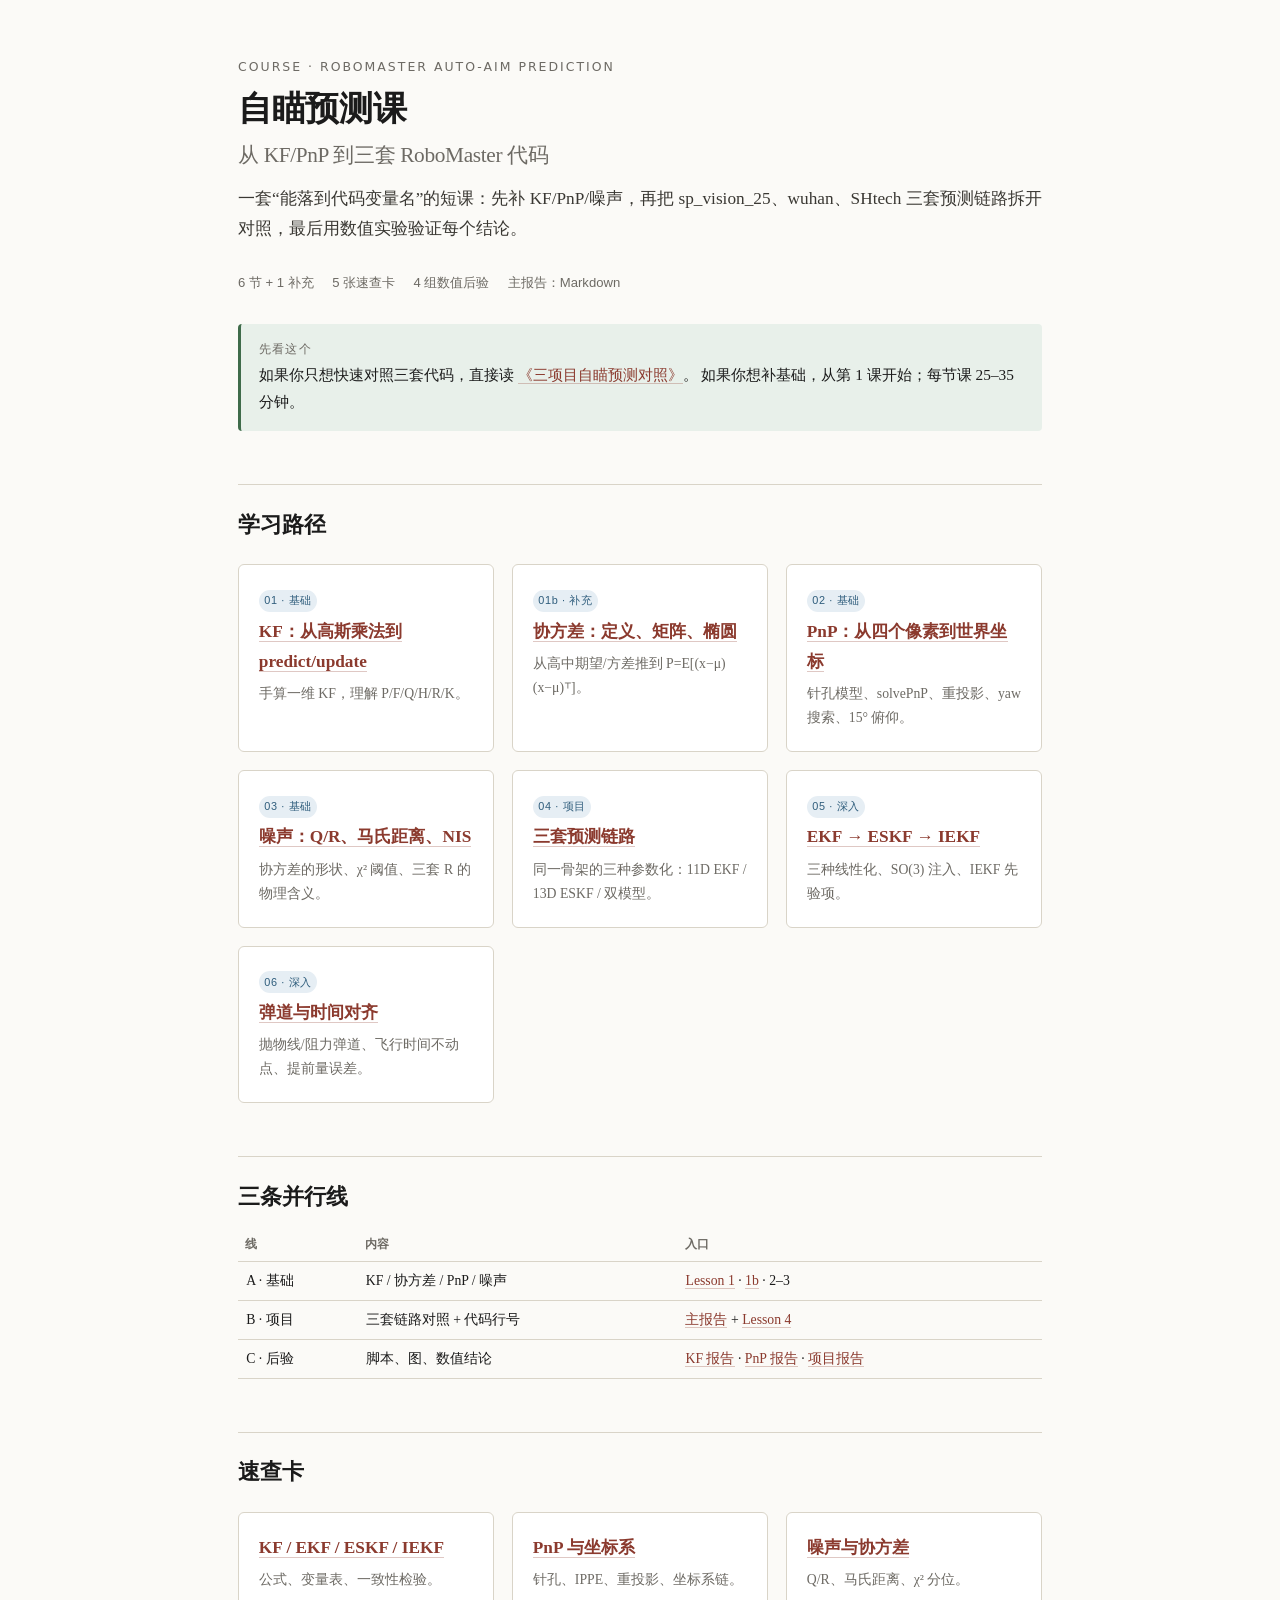
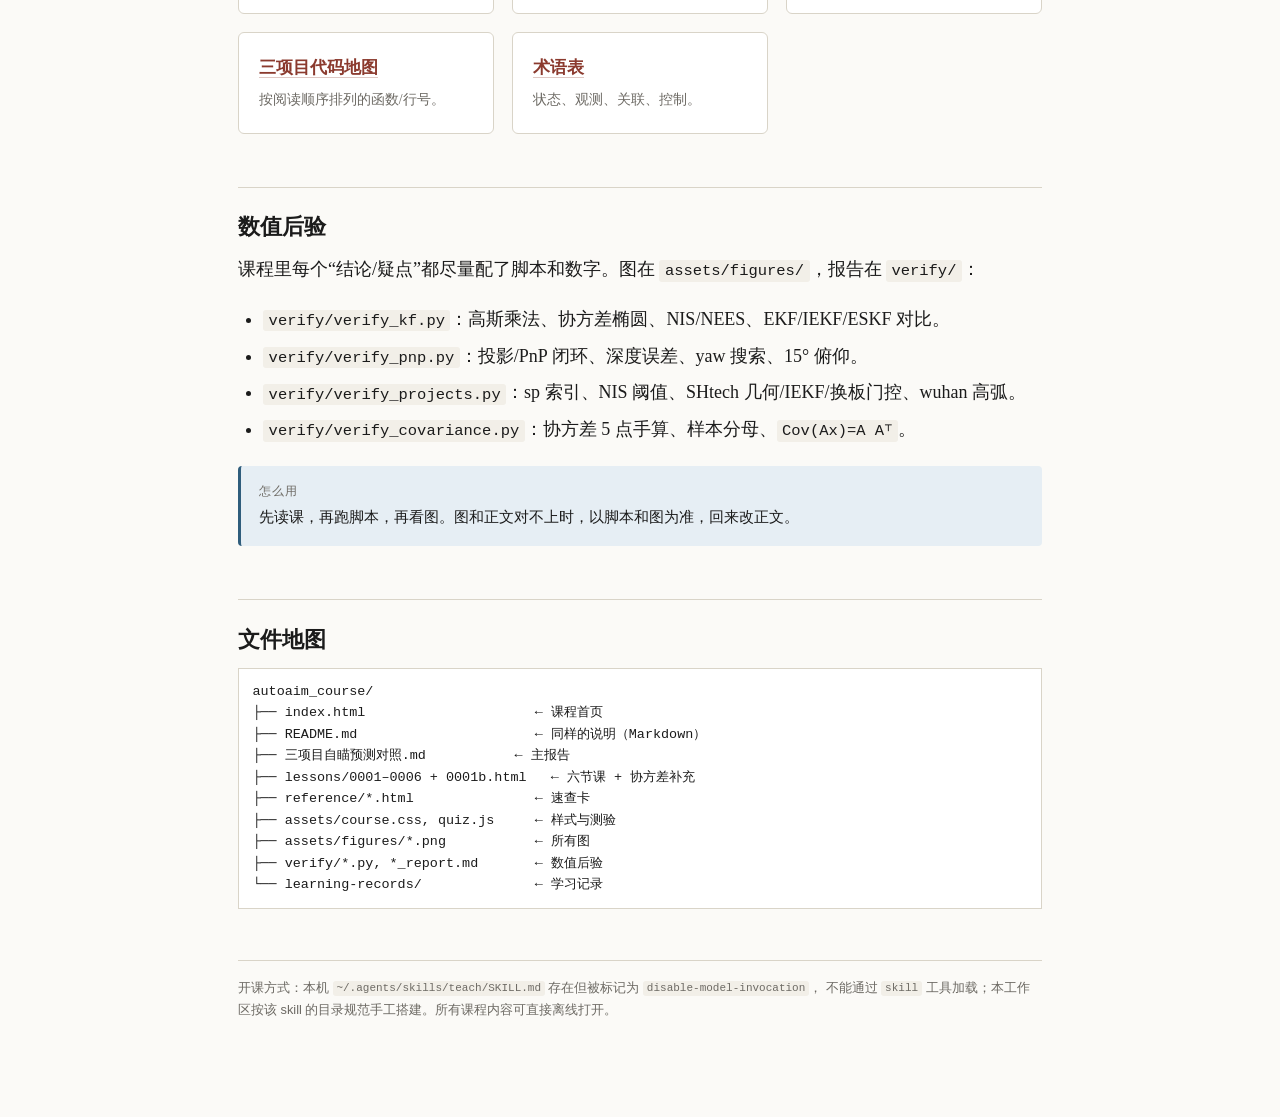
==== index.html @ d716fc06 "第一部分的KF，PNP经过了后续打磨，后面课程暂时没有" ====
<!doctype html>
<html lang="zh-CN">
<head>
<meta charset="utf-8">
<meta name="viewport" content="width=device-width, initial-scale=1">
<title>自瞄预测课 · 从 KF/PnP 到三套 RoboMaster 代码</title>
<link rel="stylesheet" href="assets/course.css">
</head>
<body>
<div class="wrap">

<p class="kicker">Course · RoboMaster Auto-Aim Prediction</p>
<h1>自瞄预测课<br><span style="font-size:.62em;color:#6d6a64;font-weight:400">从 KF/PnP 到三套 RoboMaster 代码</span></h1>
<p class="lede">一套“能落到代码变量名”的短课：先补 KF/PnP/噪声，再把 sp_vision_25、wuhan、SHtech 三套预测链路拆开对照，最后用数值实验验证每个结论。</p>
<p class="meta"><span>6 节 + 1 补充</span><span>5 张速查卡</span><span>4 组数值后验</span><span>主报告：Markdown</span></p>

<div class="box win"><span class="label">先看这个</span>
如果你只想快速对照三套代码，直接读 <a href="三项目自瞄预测对照.md">《三项目自瞄预测对照》</a>。
如果你想补基础，从第 1 课开始；每节课 25–35 分钟。
</div>

<h2>学习路径</h2>
<div class="card-grid">
<div class="card"><span class="tag">01 · 基础</span><h3><a href="lessons/0001-kf-from-gaussian.html">KF：从高斯乘法到 predict/update</a></h3><p>手算一维 KF，理解 P/F/Q/H/R/K。</p></div>
<div class="card"><span class="tag">01b · 补充</span><h3><a href="lessons/0001b-covariance.html">协方差：定义、矩阵、椭圆</a></h3><p>从高中期望/方差推到 P=E[(x−μ)(x−μ)ᵀ]。</p></div>
<div class="card"><span class="tag">02 · 基础</span><h3><a href="lessons/0002-pnp-and-frames.html">PnP：从四个像素到世界坐标</a></h3><p>针孔模型、solvePnP、重投影、yaw 搜索、15° 俯仰。</p></div>
<div class="card"><span class="tag">03 · 基础</span><h3><a href="lessons/0003-noise-covariance-nis.html">噪声：Q/R、马氏距离、NIS</a></h3><p>协方差的形状、χ² 阈值、三套 R 的物理含义。</p></div>
<div class="card"><span class="tag">04 · 项目</span><h3><a href="lessons/0004-three-pipelines.html">三套预测链路</a></h3><p>同一骨架的三种参数化：11D EKF / 13D ESKF / 双模型。</p></div>
<div class="card"><span class="tag">05 · 深入</span><h3><a href="lessons/0005-ekf-eskf-iekf.html">EKF → ESKF → IEKF</a></h3><p>三种线性化、SO(3) 注入、IEKF 先验项。</p></div>
<div class="card"><span class="tag">06 · 深入</span><h3><a href="lessons/0006-ballistic-and-time.html">弹道与时间对齐</a></h3><p>抛物线/阻力弹道、飞行时间不动点、提前量误差。</p></div>
</div>

<h2>三条并行线</h2>
<table>
<tr><th>线</th><th>内容</th><th>入口</th></tr>
<tr><td>A · 基础</td><td>KF / 协方差 / PnP / 噪声</td><td><a href="lessons/0001-kf-from-gaussian.html">Lesson 1</a> · <a href="lessons/0001b-covariance.html">1b</a> · 2–3</td></tr>
<tr><td>B · 项目</td><td>三套链路对照 + 代码行号</td><td><a href="三项目自瞄预测对照.md">主报告</a> + <a href="lessons/0004-three-pipelines.html">Lesson 4</a></td></tr>
<tr><td>C · 后验</td><td>脚本、图、数值结论</td><td><a href="verify/kf_report.md">KF 报告</a> · <a href="verify/pnp_report.md">PnP 报告</a> · <a href="verify/projects_report.md">项目报告</a></td></tr>
</table>

<h2>速查卡</h2>
<div class="card-grid">
<div class="card"><h3><a href="reference/kf-cheatsheet.html">KF / EKF / ESKF / IEKF</a></h3><p>公式、变量表、一致性检验。</p></div>
<div class="card"><h3><a href="reference/pnp-cheatsheet.html">PnP 与坐标系</a></h3><p>针孔、IPPE、重投影、坐标系链。</p></div>
<div class="card"><h3><a href="reference/noise-cheatsheet.html">噪声与协方差</a></h3><p>Q/R、马氏距离、χ² 分位。</p></div>
<div class="card"><h3><a href="reference/project-map.html">三项目代码地图</a></h3><p>按阅读顺序排列的函数/行号。</p></div>
<div class="card"><h3><a href="reference/glossary.html">术语表</a></h3><p>状态、观测、关联、控制。</p></div>
</div>

<h2>数值后验</h2>
<p>课程里每个“结论/疑点”都尽量配了脚本和数字。图在 <code>assets/figures/</code>，报告在 <code>verify/</code>：</p>
<ul>
<li><code>verify/verify_kf.py</code>：高斯乘法、协方差椭圆、NIS/NEES、EKF/IEKF/ESKF 对比。</li>
<li><code>verify/verify_pnp.py</code>：投影/PnP 闭环、深度误差、yaw 搜索、15° 俯仰。</li>
<li><code>verify/verify_projects.py</code>：sp 索引、NIS 阈值、SHtech 几何/IEKF/换板门控、wuhan 高弧。</li>
<li><code>verify/verify_covariance.py</code>：协方差 5 点手算、样本分母、<code>Cov(Ax)=A Aᵀ</code>。</li>
</ul>

<div class="box mathbox"><span class="label">怎么用</span>
先读课，再跑脚本，再看图。图和正文对不上时，以脚本和图为准，回来改正文。
</div>

<h2>文件地图</h2>
<pre class="formula">autoaim_course/
├── index.html                     ← 课程首页
├── README.md                      ← 同样的说明（Markdown）
├── 三项目自瞄预测对照.md           ← 主报告
├── lessons/0001–0006 + 0001b.html   ← 六节课 + 协方差补充
├── reference/*.html               ← 速查卡
├── assets/course.css, quiz.js     ← 样式与测验
├── assets/figures/*.png           ← 所有图
├── verify/*.py, *_report.md       ← 数值后验
└── learning-records/              ← 学习记录</pre>

<div class="footer">
开课方式：本机 <code>~/.agents/skills/teach/SKILL.md</code> 存在但被标记为 <code>disable-model-invocation</code>，
不能通过 <code>skill</code> 工具加载；本工作区按该 skill 的目录规范手工搭建。所有课程内容可直接离线打开。
</div>

</div>
</body>
</html>
---- assets/course.css ----
:root{
  --paper:#fbfaf7;
  --ink:#1b1b1b;
  --muted:#6d6a64;
  --rule:#d9d4c8;
  --accent:#8b3a2e;
  --accent-soft:#f3e6e1;
  --blue:#2f5d7c;
  --blue-soft:#e6eef4;
  --green:#3f6b4a;
  --green-soft:#e8f0ea;
  --code:#f2efe8;
  --max:860px;
}
*{box-sizing:border-box}
html{scroll-behavior:smooth}
body{
  margin:0;background:var(--paper);color:var(--ink);
  font-family:"Noto Serif CJK SC","Noto Serif CJK JP","Songti SC",Georgia,serif;
  font-size:18px;line-height:1.75;
  -webkit-font-smoothing:antialiased;
}
.wrap{max-width:var(--max);margin:0 auto;padding:56px 28px 96px}
a{color:var(--accent);text-decoration:none;border-bottom:1px solid rgba(139,58,46,.28)}
a:hover{border-bottom-color:var(--accent)}
.kicker{font-family:"Noto Sans CJK SC","Noto Sans CJK JP",system-ui,sans-serif;
  font-size:.78rem;letter-spacing:.16em;text-transform:uppercase;color:var(--muted);margin:0 0 10px}
h1{font-size:2.15rem;line-height:1.22;margin:.1em 0 .35em;font-weight:700;letter-spacing:-.01em}
h2{font-size:1.38rem;margin:2.4em 0 .55em;line-height:1.35;border-top:1px solid var(--rule);padding-top:1.1em}
h3{font-size:1.08rem;margin:1.7em 0 .35em;color:var(--blue)}
.lede{font-size:1.08rem;color:#3a3833;margin:0 0 1.6em}
.meta{font-family:"Noto Sans CJK SC",sans-serif;font-size:.82rem;color:var(--muted);margin-bottom:2.2em}
.meta span{margin-right:1.4em}
p{margin:.65em 0}
ul,ol{padding-left:1.4em}
li{margin:.3em 0}
code{font-family:"JetBrains Mono","Noto Sans Mono CJK SC",ui-monospace,monospace;
  font-size:.86em;background:var(--code);padding:.12em .35em;border-radius:3px}
pre{background:var(--code);padding:1.05em 1.15em;overflow-x:auto;border-left:3px solid var(--rule);
  font-size:.84rem;line-height:1.55;margin:1.1em 0}
pre code{background:none;padding:0;font-size:1em}
blockquote{margin:1.2em 0;padding:.2em 1.1em;border-left:3px solid var(--accent);color:#45423c}
figure{margin:1.6em 0;text-align:center}
figure img{max-width:100%;height:auto;border:1px solid #eee7da;background:#fff}
figcaption{font-family:"Noto Sans CJK SC",sans-serif;font-size:.8rem;color:var(--muted);
  margin-top:.55em;text-align:left;line-height:1.55}
.box{padding:1em 1.15em;margin:1.3em 0;border-radius:4px;font-size:.96rem}
.win{background:var(--green-soft);border-left:3px solid var(--green)}
.pitfall{background:var(--accent-soft);border-left:3px solid var(--accent)}
.mathbox{background:var(--blue-soft);border-left:3px solid var(--blue)}
.box .label{display:block;font-family:"Noto Sans CJK SC",sans-serif;font-size:.72rem;
  letter-spacing:.12em;text-transform:uppercase;color:var(--muted);margin-bottom:.25em}
.sidenote{float:right;clear:right;width:230px;margin:.4em -270px 1em 1.5em;
  font-family:"Noto Sans CJK SC",sans-serif;font-size:.76rem;line-height:1.5;color:var(--muted)}
@media (max-width:1180px){.sidenote{float:none;width:auto;margin:1em 0;padding-left:1em;border-left:2px solid var(--rule)}}
table{border-collapse:collapse;width:100%;margin:1.2em 0;font-size:.86rem}
th,td{text-align:left;padding:.5em .6em;border-bottom:1px solid var(--rule);vertical-align:top}
th{font-family:"Noto Sans CJK SC",sans-serif;font-size:.76rem;letter-spacing:.04em;color:var(--muted);font-weight:600}
.formula{font-family:"JetBrains Mono",ui-monospace,monospace;background:#fff;border:1px solid var(--rule);
  padding:.9em 1em;overflow-x:auto;font-size:.84rem;line-height:1.6;margin:1em 0}
.quiz{background:#fff;border:1px solid var(--rule);border-radius:6px;padding:1.1em 1.2em;margin:1.5em 0}
.quiz p.q{font-weight:700;margin:.1em 0 .7em}
.quiz button{display:block;width:100%;text-align:left;margin:.4em 0;padding:.6em .75em;
  background:#faf8f2;border:1px solid var(--rule);border-radius:4px;font:inherit;font-size:.9rem;cursor:pointer}
.quiz button:hover{border-color:var(--blue);background:#f4f8fb}
.quiz button.correct{border-color:var(--green);background:var(--green-soft)}
.quiz button.wrong{border-color:var(--accent);background:var(--accent-soft)}
.quiz .feedback{font-family:"Noto Sans CJK SC",sans-serif;font-size:.82rem;color:var(--muted);margin-top:.6em;min-height:1.2em}
.quiz .feedback.ok{color:var(--green)}
.quiz .feedback.no{color:var(--accent)}
.footer{margin-top:4em;padding-top:1.2em;border-top:1px solid var(--rule);
  font-family:"Noto Sans CJK SC",sans-serif;font-size:.8rem;color:var(--muted)}
.lesson-nav{display:flex;justify-content:space-between;gap:1em;margin-top:2.2em;
  font-family:"Noto Sans CJK SC",sans-serif;font-size:.82rem}
.lesson-nav a{border:none;color:var(--blue)}
.card-grid{display:grid;grid-template-columns:repeat(auto-fit,minmax(240px,1fr));gap:1em;margin:1.4em 0}
.card{background:#fff;border:1px solid var(--rule);border-radius:6px;padding:1em 1.1em}
.card h3{margin:.1em 0 .3em;color:var(--ink)}
.card p{font-size:.86rem;color:var(--muted);margin:.2em 0}
.tag{display:inline-block;font-family:"Noto Sans CJK SC",sans-serif;font-size:.68rem;
  letter-spacing:.06em;padding:.15em .5em;border-radius:99px;background:var(--blue-soft);color:var(--blue);margin-right:.3em}
hr{border:none;border-top:1px solid var(--rule);margin:2.2em 0}
.small{font-size:.82rem;color:var(--muted)}
@media print{
  body{background:#fff;font-size:11pt}
  .wrap{max-width:none;padding:0}
  .quiz,.lesson-nav{display:none}
  a{color:var(--ink);border:none}
  h2{break-after:avoid}
  figure{break-inside:avoid}
}
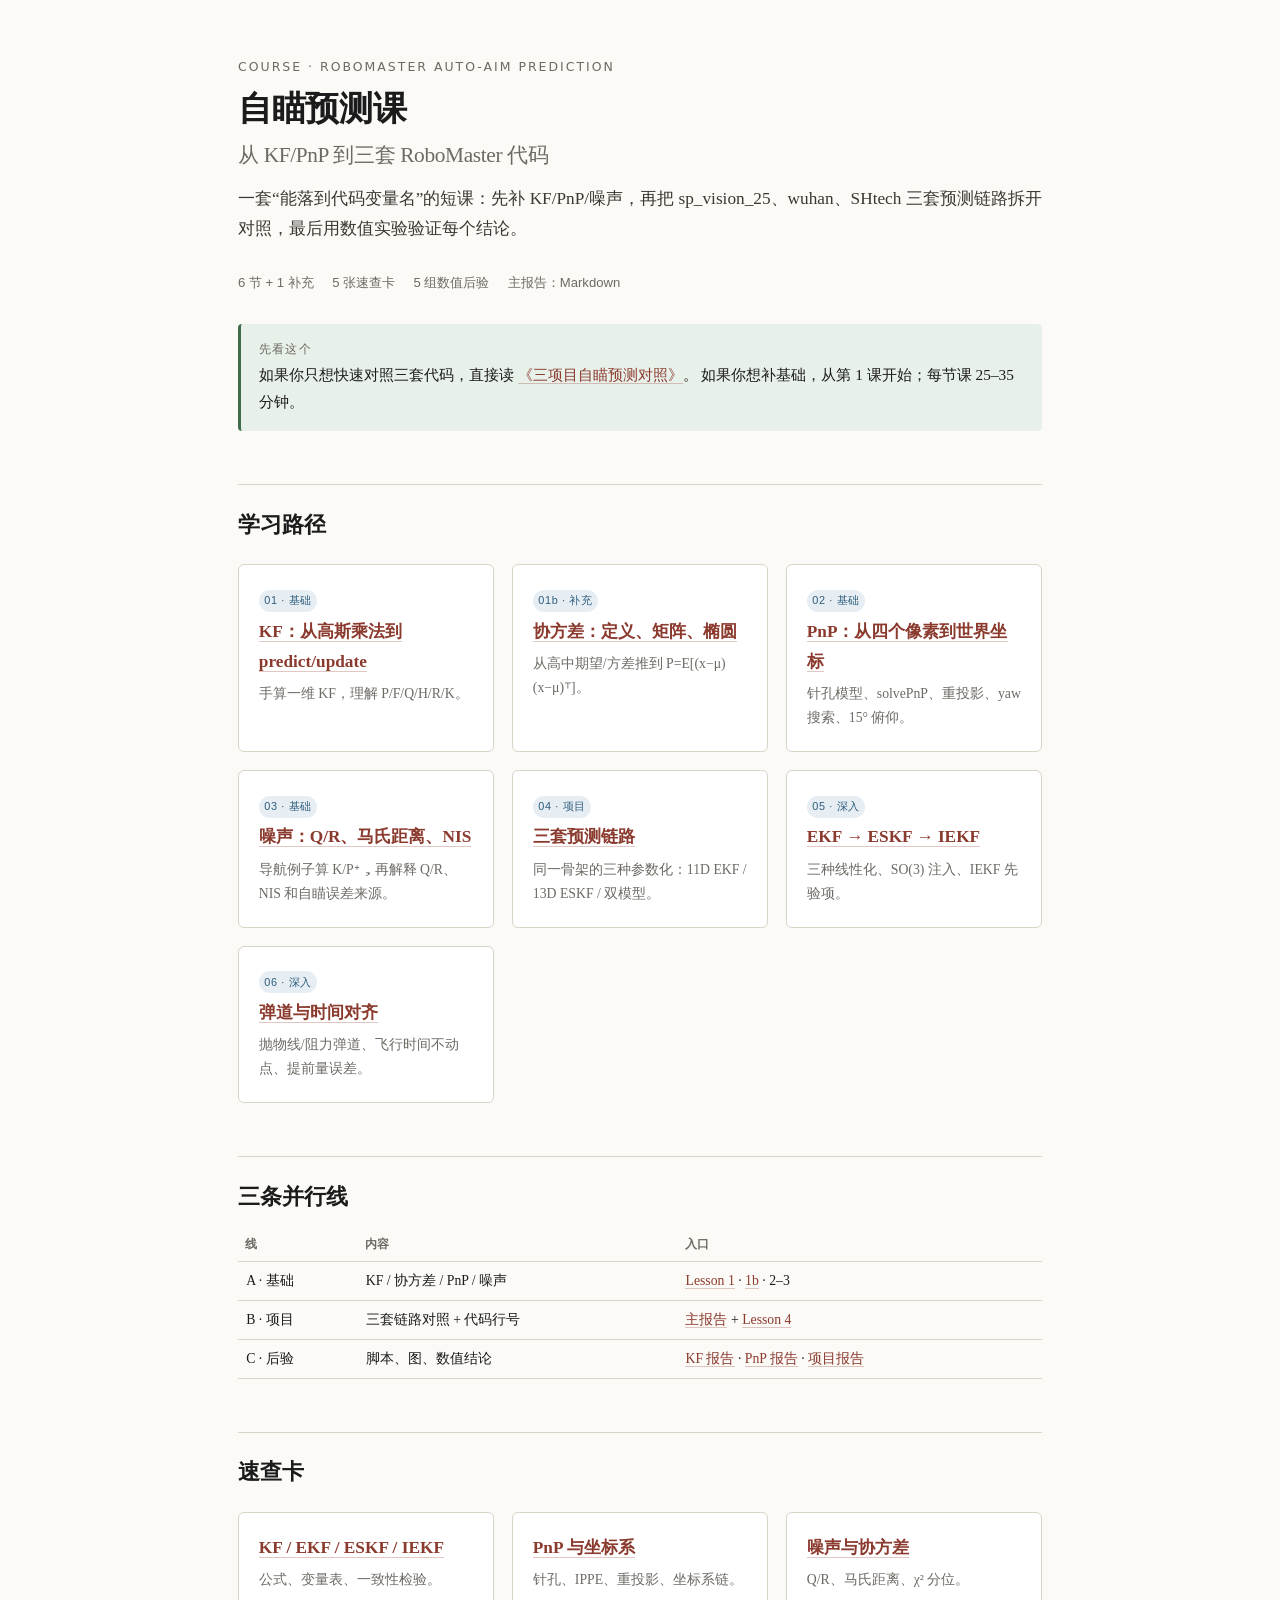
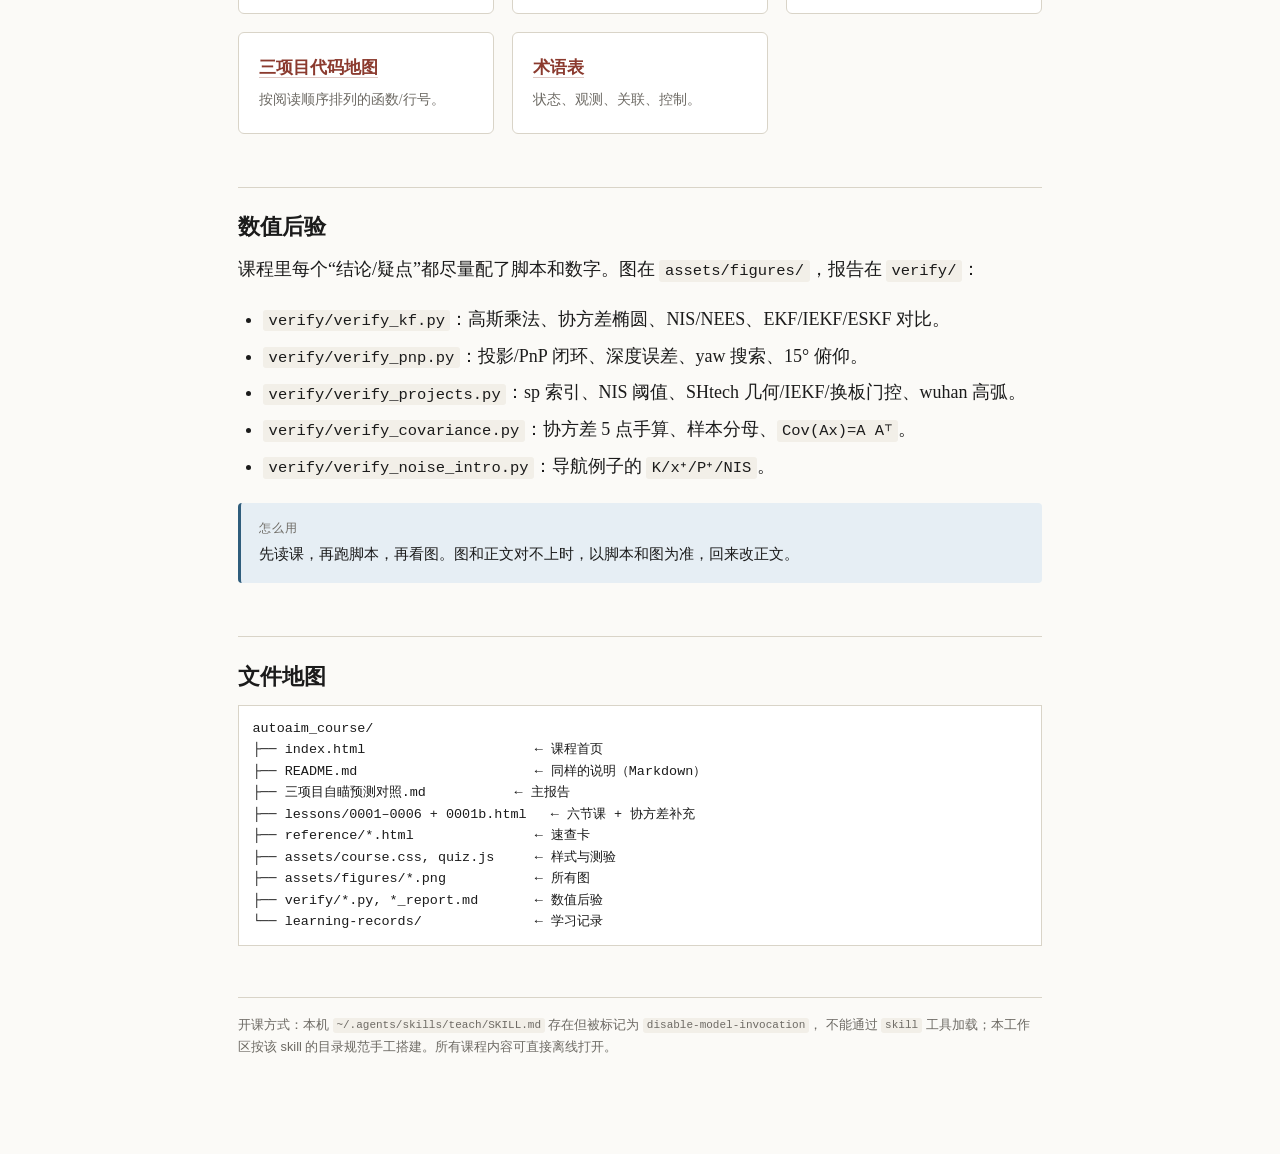
==== commit ee89a654: "噪声部分课程进行润色" ====
--- a/index.html
+++ b/index.html
@@ -12,7 +12,7 @@
 <p class="kicker">Course · RoboMaster Auto-Aim Prediction</p>
 <h1>自瞄预测课<br><span style="font-size:.62em;color:#6d6a64;font-weight:400">从 KF/PnP 到三套 RoboMaster 代码</span></h1>
 <p class="lede">一套“能落到代码变量名”的短课：先补 KF/PnP/噪声，再把 sp_vision_25、wuhan、SHtech 三套预测链路拆开对照，最后用数值实验验证每个结论。</p>
-<p class="meta"><span>6 节 + 1 补充</span><span>5 张速查卡</span><span>4 组数值后验</span><span>主报告：Markdown</span></p>
+<p class="meta"><span>6 节 + 1 补充</span><span>5 张速查卡</span><span>5 组数值后验</span><span>主报告：Markdown</span></p>
 
 <div class="box win"><span class="label">先看这个</span>
 如果你只想快速对照三套代码，直接读 <a href="三项目自瞄预测对照.md">《三项目自瞄预测对照》</a>。
@@ -24,7 +24,7 @@
 <div class="card"><span class="tag">01 · 基础</span><h3><a href="lessons/0001-kf-from-gaussian.html">KF：从高斯乘法到 predict/update</a></h3><p>手算一维 KF，理解 P/F/Q/H/R/K。</p></div>
 <div class="card"><span class="tag">01b · 补充</span><h3><a href="lessons/0001b-covariance.html">协方差：定义、矩阵、椭圆</a></h3><p>从高中期望/方差推到 P=E[(x−μ)(x−μ)ᵀ]。</p></div>
 <div class="card"><span class="tag">02 · 基础</span><h3><a href="lessons/0002-pnp-and-frames.html">PnP：从四个像素到世界坐标</a></h3><p>针孔模型、solvePnP、重投影、yaw 搜索、15° 俯仰。</p></div>
-<div class="card"><span class="tag">03 · 基础</span><h3><a href="lessons/0003-noise-covariance-nis.html">噪声：Q/R、马氏距离、NIS</a></h3><p>协方差的形状、χ² 阈值、三套 R 的物理含义。</p></div>
+<div class="card"><span class="tag">03 · 基础</span><h3><a href="lessons/0003-noise-covariance-nis.html">噪声：Q/R、马氏距离、NIS</a></h3><p>导航例子算 K/P⁺，再解释 Q/R、NIS 和自瞄误差来源。</p></div>
 <div class="card"><span class="tag">04 · 项目</span><h3><a href="lessons/0004-three-pipelines.html">三套预测链路</a></h3><p>同一骨架的三种参数化：11D EKF / 13D ESKF / 双模型。</p></div>
 <div class="card"><span class="tag">05 · 深入</span><h3><a href="lessons/0005-ekf-eskf-iekf.html">EKF → ESKF → IEKF</a></h3><p>三种线性化、SO(3) 注入、IEKF 先验项。</p></div>
 <div class="card"><span class="tag">06 · 深入</span><h3><a href="lessons/0006-ballistic-and-time.html">弹道与时间对齐</a></h3><p>抛物线/阻力弹道、飞行时间不动点、提前量误差。</p></div>
@@ -54,6 +54,7 @@
 <li><code>verify/verify_pnp.py</code>：投影/PnP 闭环、深度误差、yaw 搜索、15° 俯仰。</li>
 <li><code>verify/verify_projects.py</code>：sp 索引、NIS 阈值、SHtech 几何/IEKF/换板门控、wuhan 高弧。</li>
 <li><code>verify/verify_covariance.py</code>：协方差 5 点手算、样本分母、<code>Cov(Ax)=A Aᵀ</code>。</li>
+<li><code>verify/verify_noise_intro.py</code>：导航例子的 <code>K/x⁺/P⁺/NIS</code>。</li>
 </ul>
 
 <div class="box mathbox"><span class="label">怎么用</span>
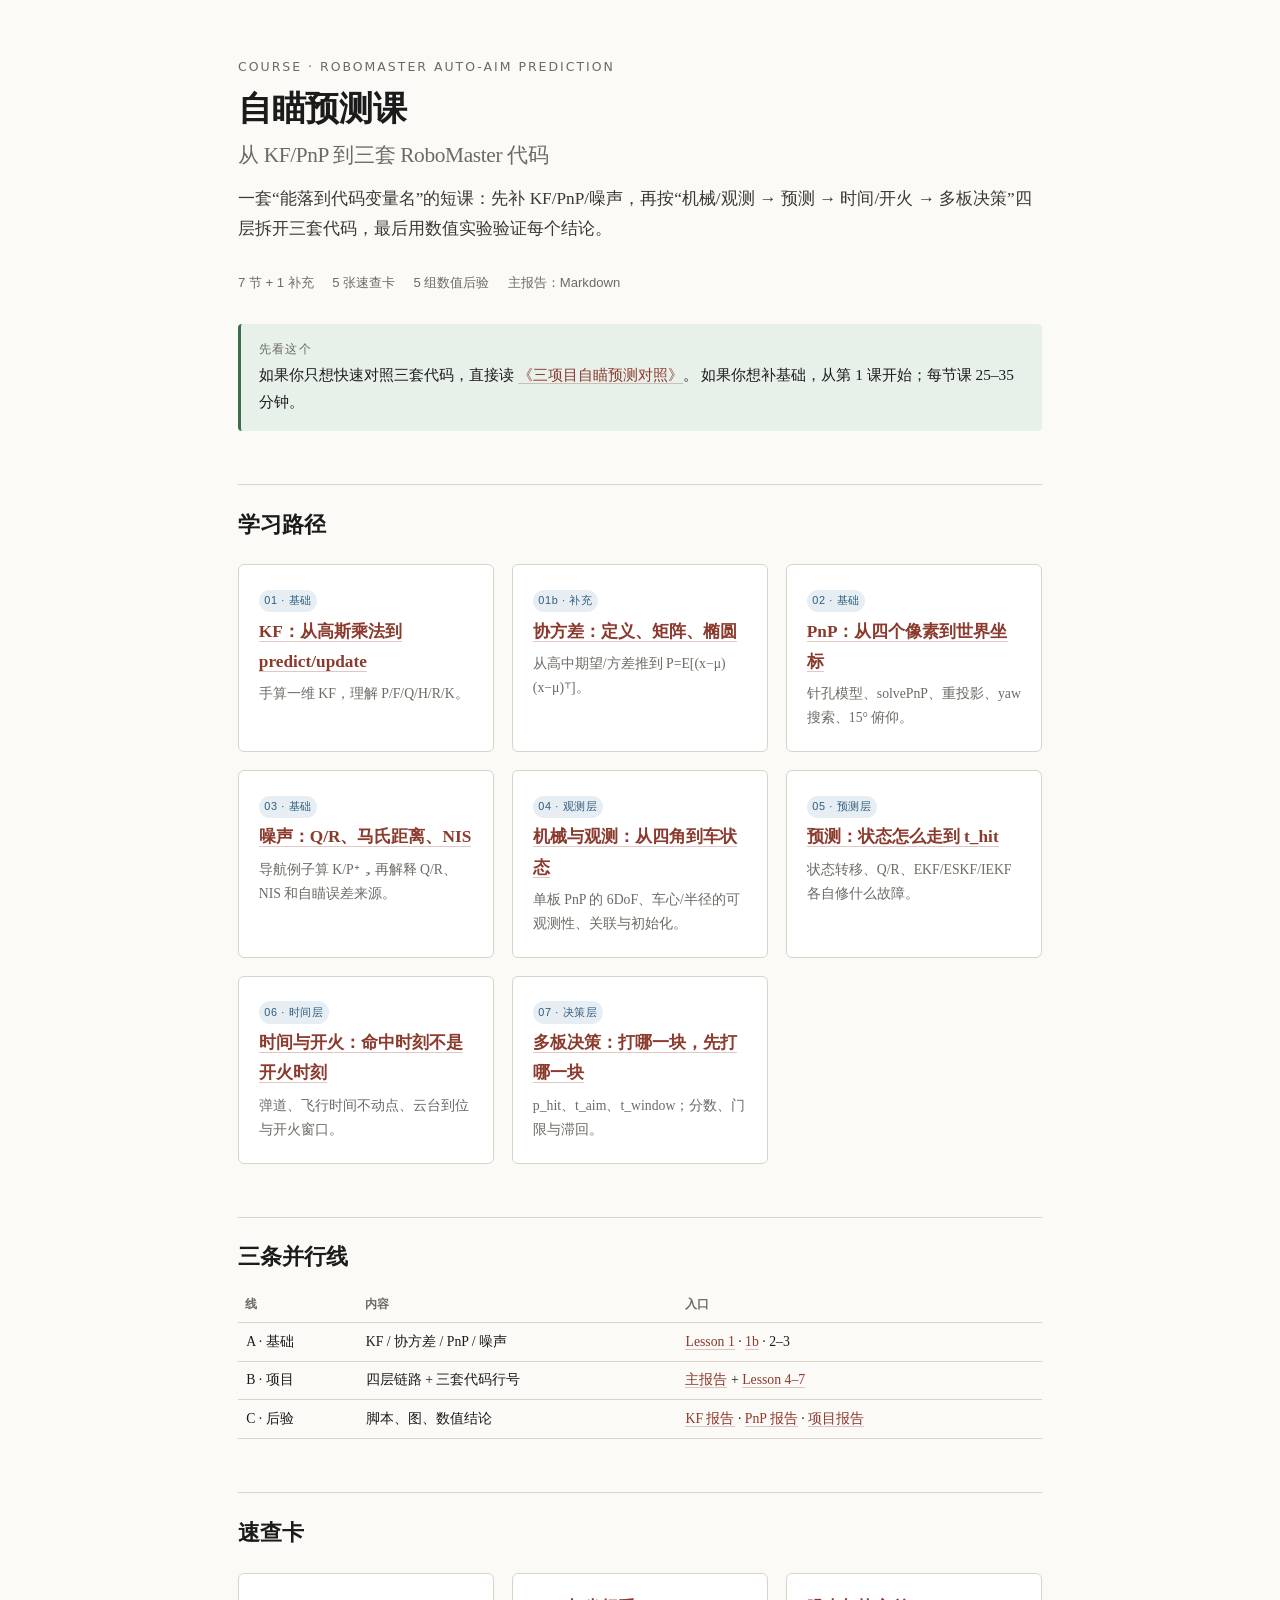
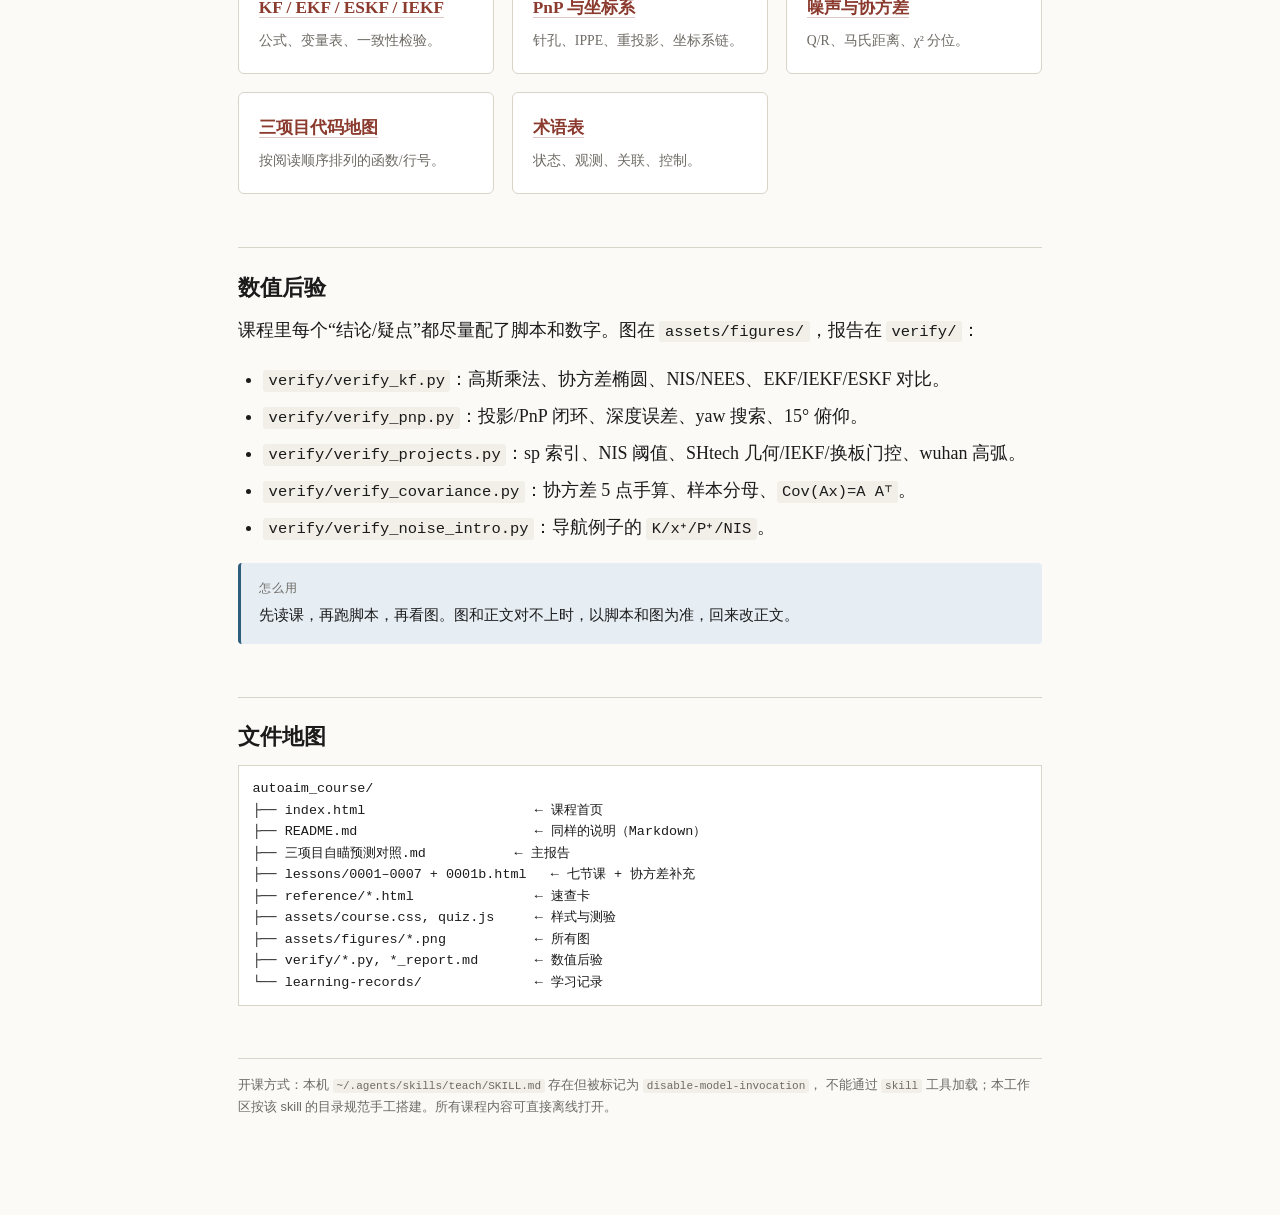
==== commit 1e580163: "后面代码逻辑教学修改" ====
--- a/index.html
+++ b/index.html
@@ -11,8 +11,8 @@
 
 <p class="kicker">Course · RoboMaster Auto-Aim Prediction</p>
 <h1>自瞄预测课<br><span style="font-size:.62em;color:#6d6a64;font-weight:400">从 KF/PnP 到三套 RoboMaster 代码</span></h1>
-<p class="lede">一套“能落到代码变量名”的短课：先补 KF/PnP/噪声，再把 sp_vision_25、wuhan、SHtech 三套预测链路拆开对照，最后用数值实验验证每个结论。</p>
-<p class="meta"><span>6 节 + 1 补充</span><span>5 张速查卡</span><span>5 组数值后验</span><span>主报告：Markdown</span></p>
+<p class="lede">一套“能落到代码变量名”的短课：先补 KF/PnP/噪声，再按“机械/观测 → 预测 → 时间/开火 → 多板决策”四层拆开三套代码，最后用数值实验验证每个结论。</p>
+<p class="meta"><span>7 节 + 1 补充</span><span>5 张速查卡</span><span>5 组数值后验</span><span>主报告：Markdown</span></p>
 
 <div class="box win"><span class="label">先看这个</span>
 如果你只想快速对照三套代码，直接读 <a href="三项目自瞄预测对照.md">《三项目自瞄预测对照》</a>。
@@ -25,16 +25,17 @@
 <div class="card"><span class="tag">01b · 补充</span><h3><a href="lessons/0001b-covariance.html">协方差：定义、矩阵、椭圆</a></h3><p>从高中期望/方差推到 P=E[(x−μ)(x−μ)ᵀ]。</p></div>
 <div class="card"><span class="tag">02 · 基础</span><h3><a href="lessons/0002-pnp-and-frames.html">PnP：从四个像素到世界坐标</a></h3><p>针孔模型、solvePnP、重投影、yaw 搜索、15° 俯仰。</p></div>
 <div class="card"><span class="tag">03 · 基础</span><h3><a href="lessons/0003-noise-covariance-nis.html">噪声：Q/R、马氏距离、NIS</a></h3><p>导航例子算 K/P⁺，再解释 Q/R、NIS 和自瞄误差来源。</p></div>
-<div class="card"><span class="tag">04 · 项目</span><h3><a href="lessons/0004-three-pipelines.html">三套预测链路</a></h3><p>同一骨架的三种参数化：11D EKF / 13D ESKF / 双模型。</p></div>
-<div class="card"><span class="tag">05 · 深入</span><h3><a href="lessons/0005-ekf-eskf-iekf.html">EKF → ESKF → IEKF</a></h3><p>三种线性化、SO(3) 注入、IEKF 先验项。</p></div>
-<div class="card"><span class="tag">06 · 深入</span><h3><a href="lessons/0006-ballistic-and-time.html">弹道与时间对齐</a></h3><p>抛物线/阻力弹道、飞行时间不动点、提前量误差。</p></div>
+<div class="card"><span class="tag">04 · 观测层</span><h3><a href="lessons/0004-three-pipelines.html">机械与观测：从四角到车状态</a></h3><p>单板 PnP 的 6DoF、车心/半径的可观测性、关联与初始化。</p></div>
+<div class="card"><span class="tag">05 · 预测层</span><h3><a href="lessons/0005-ekf-eskf-iekf.html">预测：状态怎么走到 t_hit</a></h3><p>状态转移、Q/R、EKF/ESKF/IEKF 各自修什么故障。</p></div>
+<div class="card"><span class="tag">06 · 时间层</span><h3><a href="lessons/0006-ballistic-and-time.html">时间与开火：命中时刻不是开火时刻</a></h3><p>弹道、飞行时间不动点、云台到位与开火窗口。</p></div>
+<div class="card"><span class="tag">07 · 决策层</span><h3><a href="lessons/0007-plate-selection.html">多板决策：打哪一块，先打哪一块</a></h3><p>p_hit、t_aim、t_window；分数、门限与滞回。</p></div>
 </div>
 
 <h2>三条并行线</h2>
 <table>
 <tr><th>线</th><th>内容</th><th>入口</th></tr>
 <tr><td>A · 基础</td><td>KF / 协方差 / PnP / 噪声</td><td><a href="lessons/0001-kf-from-gaussian.html">Lesson 1</a> · <a href="lessons/0001b-covariance.html">1b</a> · 2–3</td></tr>
-<tr><td>B · 项目</td><td>三套链路对照 + 代码行号</td><td><a href="三项目自瞄预测对照.md">主报告</a> + <a href="lessons/0004-three-pipelines.html">Lesson 4</a></td></tr>
+<tr><td>B · 项目</td><td>四层链路 + 三套代码行号</td><td><a href="三项目自瞄预测对照.md">主报告</a> + <a href="lessons/0004-three-pipelines.html">Lesson 4–7</a></td></tr>
 <tr><td>C · 后验</td><td>脚本、图、数值结论</td><td><a href="verify/kf_report.md">KF 报告</a> · <a href="verify/pnp_report.md">PnP 报告</a> · <a href="verify/projects_report.md">项目报告</a></td></tr>
 </table>
 
@@ -66,7 +67,7 @@
 ├── index.html                     ← 课程首页
 ├── README.md                      ← 同样的说明（Markdown）
 ├── 三项目自瞄预测对照.md           ← 主报告
-├── lessons/0001–0006 + 0001b.html   ← 六节课 + 协方差补充
+├── lessons/0001–0007 + 0001b.html   ← 七节课 + 协方差补充
 ├── reference/*.html               ← 速查卡
 ├── assets/course.css, quiz.js     ← 样式与测验
 ├── assets/figures/*.png           ← 所有图
